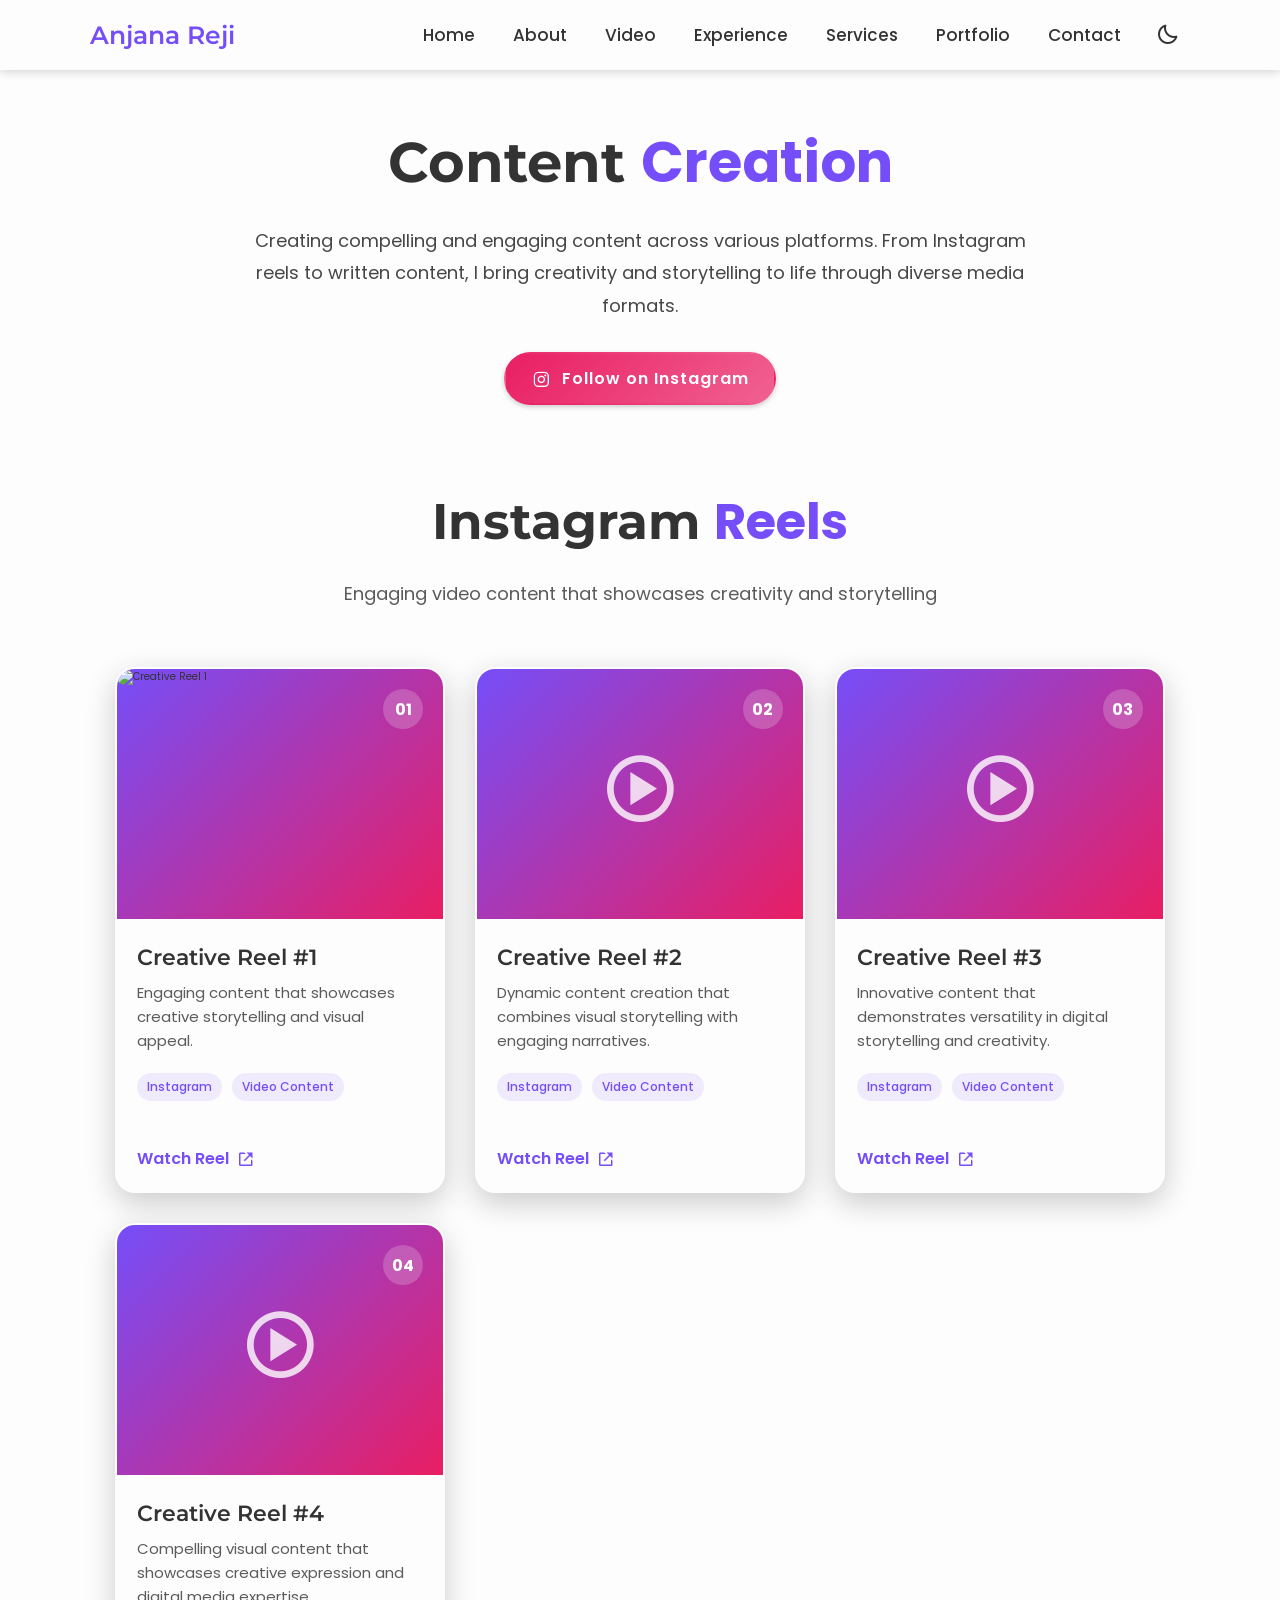
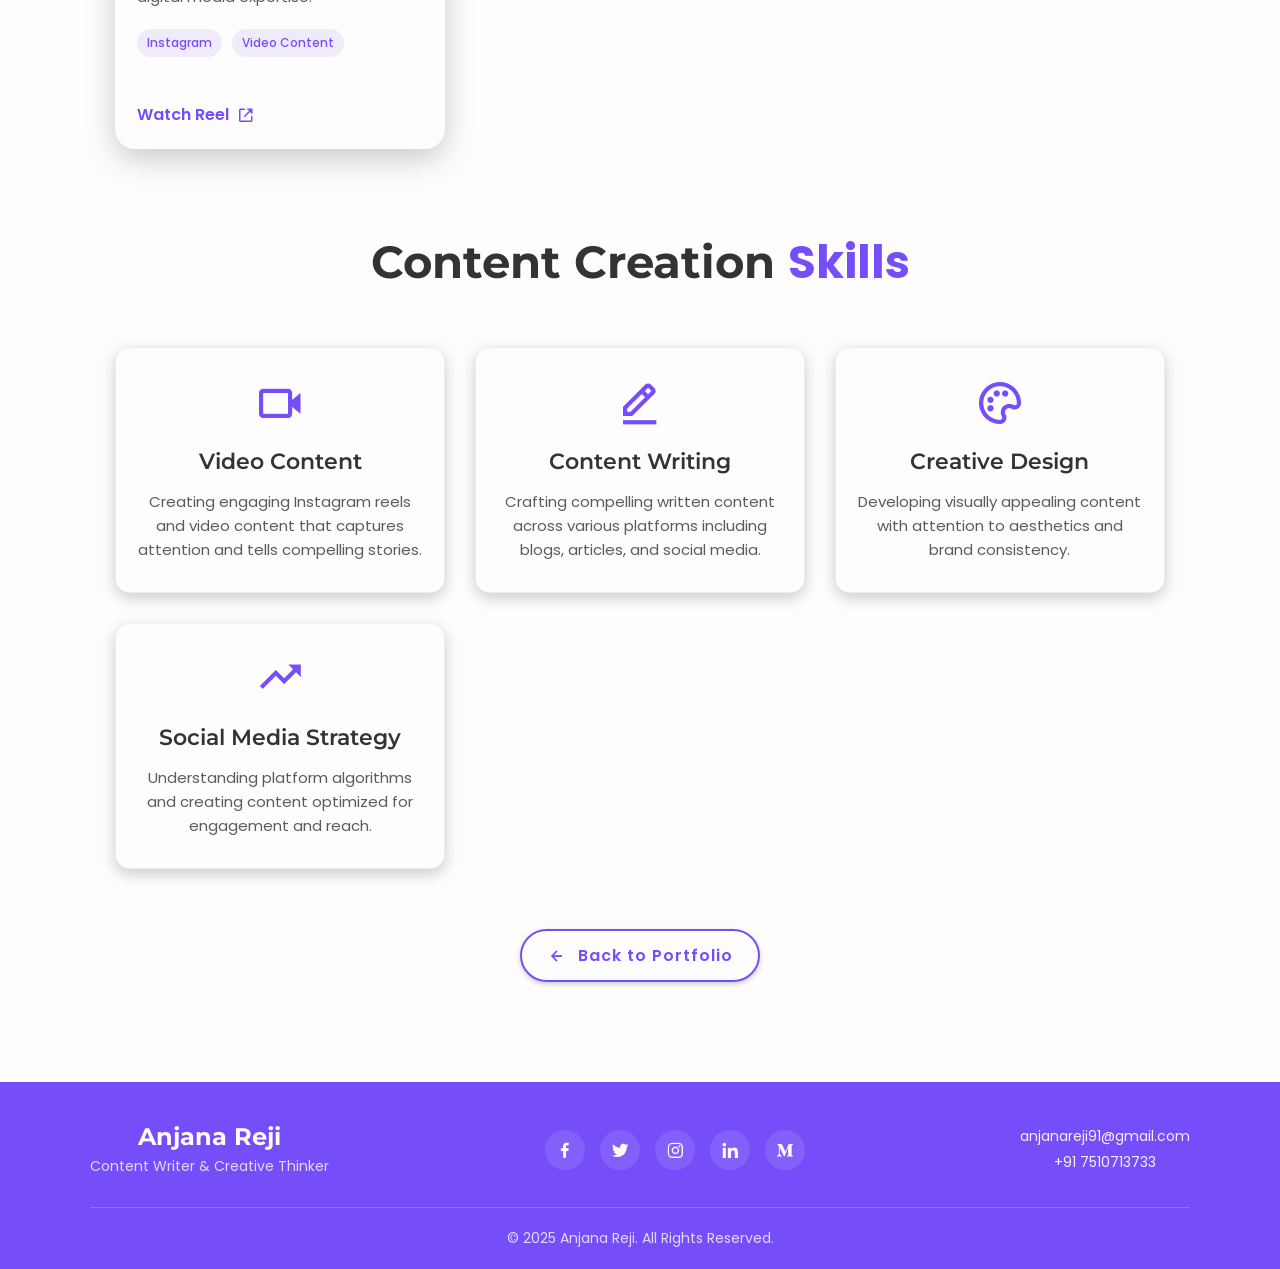
==== content-creation.html @ f19d6afe "update" ====
<!DOCTYPE html>
<html lang="en">

<head>
    <meta charset="UTF-8">
    <meta http-equiv="X-UA-Compatible" content="IE=edge">
    <meta name="viewport" content="width=device-width, initial-scale=1.0">
    <title>Content Creation | Anjana Reji</title>

    <!-- Google Fonts - Montserrat -->
    <link href="https://fonts.googleapis.com/css2?family=Montserrat:wght@400;500;600;700&display=swap" rel="stylesheet">

    <!-- box icons -->
    <link href='https://unpkg.com/boxicons@2.1.4/css/boxicons.min.css' rel='stylesheet'>

    <!-- custom css -->
    <link rel="stylesheet" href="css/style.css">
    <link rel="stylesheet" href="css/content-creation.css">

    <style>
        h1, h2, h3, h4, .logo {
            font-family: 'Montserrat', sans-serif !important;
        }
    </style>
</head>

<body>
    <!-- header design -->
    <header class="header">
        <a href="index.html" class="logo">Anjana Reji</a>

        <nav class="navbar">
            <a href="index.html#home">Home</a>
            <a href="index.html#about">About</a>
            <a href="index.html#video">Video</a>
            <a href="index.html#experience">Experience</a>
            <a href="index.html#services">Services</a>
            <a href="index.html#portfolio">Portfolio</a>
            <a href="index.html#contact">Contact</a>
        </nav>

        <div class="bx bx-moon" id="darkMode-icon"></div>
        <div class="bx bx-menu" id="menu-icon"></div>
    </header>

    <!-- Content Creation Section -->
    <section class="content-creation" id="content-creation">
        <div class="creation-header">
            <h1 class="heading">Content <span>Creation</span></h1>
            <p class="creation-description">
                Creating compelling and engaging content across various platforms. From Instagram reels to 
                written content, I bring creativity and storytelling to life through diverse media formats.
            </p>
            <a href="https://www.instagram.com/anjana_reji/" target="_blank" class="btn follow-btn">
                <i class='bx bxl-instagram'></i>
                Follow on Instagram
            </a>
        </div>

        <div class="reels-container">
            <h2 class="reels-heading">Instagram <span>Reels</span></h2>
            <p class="reels-description">Engaging video content that showcases creativity and storytelling</p>

            <div class="reels-grid">
                <!-- Reel 1 -->
                <article class="reel-card">
                    <div class="reel-preview">
                        <img src="https://images.unsplash.com/photo-1611224923853-80b023f02d71?w=400&h=600&fit=crop&crop=center" alt="Creative Reel 1" class="reel-thumbnail">
                        <span class="reel-number">01</span>
                        <div class="reel-overlay">
                            <div class="play-button">
                                <i class='bx bx-play'></i>
                            </div>
                        </div>
                    </div>
                    <div class="reel-content">
                        <h3 class="reel-title">Creative Reel #1</h3>
                        <p class="reel-description">
                            Engaging content that showcases creative storytelling and visual appeal.
                        </p>
                        <div class="reel-meta">
                            <span class="reel-platform">Instagram</span>
                            <span class="reel-type">Video Content</span>
                        </div>
                    </div>
                    <div class="reel-footer">
                        <a href="https://www.instagram.com/reel/DNz3OSY3stf/?igsh=MTRkc2NlMDRlMmMxZw==" target="_blank" class="watch-reel-btn">
                            Watch Reel <i class='bx bx-link-external'></i>
                        </a>
                    </div>
                </article>

                <!-- Reel 2 -->
                <article class="reel-card">
                    <div class="reel-preview">
                        <div class="reel-placeholder">
                            <i class='bx bx-play-circle'></i>
                            <span class="reel-number">02</span>
                        </div>
                        <div class="reel-overlay">
                            <div class="play-button">
                                <i class='bx bx-play'></i>
                            </div>
                        </div>
                    </div>
                    <div class="reel-content">
                        <h3 class="reel-title">Creative Reel #2</h3>
                        <p class="reel-description">
                            Dynamic content creation that combines visual storytelling with engaging narratives.
                        </p>
                        <div class="reel-meta">
                            <span class="reel-platform">Instagram</span>
                            <span class="reel-type">Video Content</span>
                        </div>
                    </div>
                    <div class="reel-footer">
                        <a href="https://www.instagram.com/reel/DO-QbXLkebg/?igsh=anN2bWoxd3FsNHFv" target="_blank" class="watch-reel-btn">
                            Watch Reel <i class='bx bx-link-external'></i>
                        </a>
                    </div>
                </article>

                <!-- Reel 3 -->
                <article class="reel-card">
                    <div class="reel-preview">
                        <div class="reel-placeholder">
                            <i class='bx bx-play-circle'></i>
                            <span class="reel-number">03</span>
                        </div>
                        <div class="reel-overlay">
                            <div class="play-button">
                                <i class='bx bx-play'></i>
                            </div>
                        </div>
                    </div>
                    <div class="reel-content">
                        <h3 class="reel-title">Creative Reel #3</h3>
                        <p class="reel-description">
                            Innovative content that demonstrates versatility in digital storytelling and creativity.
                        </p>
                        <div class="reel-meta">
                            <span class="reel-platform">Instagram</span>
                            <span class="reel-type">Video Content</span>
                        </div>
                    </div>
                    <div class="reel-footer">
                        <a href="https://www.instagram.com/reel/DNpztvQJ8OJ/?igsh=MTh5cDN1dGd2eXhjcw==" target="_blank" class="watch-reel-btn">
                            Watch Reel <i class='bx bx-link-external'></i>
                        </a>
                    </div>
                </article>

                <!-- Reel 4 -->
                <article class="reel-card">
                    <div class="reel-preview">
                        <div class="reel-placeholder">
                            <i class='bx bx-play-circle'></i>
                            <span class="reel-number">04</span>
                        </div>
                        <div class="reel-overlay">
                            <div class="play-button">
                                <i class='bx bx-play'></i>
                            </div>
                        </div>
                    </div>
                    <div class="reel-content">
                        <h3 class="reel-title">Creative Reel #4</h3>
                        <p class="reel-description">
                            Compelling visual content that showcases creative expression and digital media expertise.
                        </p>
                        <div class="reel-meta">
                            <span class="reel-platform">Instagram</span>
                            <span class="reel-type">Video Content</span>
                        </div>
                    </div>
                    <div class="reel-footer">
                        <a href="https://www.instagram.com/reel/DOP_fOJCI6m/?igsh=MTh0NmQzZGJiZnlzag==" target="_blank" class="watch-reel-btn">
                            Watch Reel <i class='bx bx-link-external'></i>
                        </a>
                    </div>
                </article>
            </div>
        </div>

        <!-- Content Creation Skills -->
        <div class="skills-section">
            <h2 class="skills-heading">Content Creation <span>Skills</span></h2>
            <div class="skills-grid">
                <div class="skill-card">
                    <i class='bx bx-video'></i>
                    <h3>Video Content</h3>
                    <p>Creating engaging Instagram reels and video content that captures attention and tells compelling stories.</p>
                </div>
                <div class="skill-card">
                    <i class='bx bx-edit-alt'></i>
                    <h3>Content Writing</h3>
                    <p>Crafting compelling written content across various platforms including blogs, articles, and social media.</p>
                </div>
                <div class="skill-card">
                    <i class='bx bx-palette'></i>
                    <h3>Creative Design</h3>
                    <p>Developing visually appealing content with attention to aesthetics and brand consistency.</p>
                </div>
                <div class="skill-card">
                    <i class='bx bx-trending-up'></i>
                    <h3>Social Media Strategy</h3>
                    <p>Understanding platform algorithms and creating content optimized for engagement and reach.</p>
                </div>
            </div>
        </div>

        <!-- Back to Portfolio Button -->
        <div class="back-to-portfolio">
            <a href="index.html#portfolio" class="btn back-btn">
                <i class='bx bx-left-arrow-alt'></i>
                Back to Portfolio
            </a>
        </div>
    </section>

    <!-- footer design -->
    <footer class="footer">
        <div class="footer-content">
            <div class="footer-info">
                <h3>Anjana Reji</h3>
                <p>Content Writer & Creative Thinker</p>
            </div>
            
            <div class="footer-social">
                <a href="#" title="Facebook"><i class='bx bxl-facebook'></i></a>
                <a href="#" title="Twitter"><i class='bx bxl-twitter'></i></a>
                <a href="https://www.instagram.com/anjana_reji/" title="Instagram"><i class='bx bxl-instagram'></i></a>
                <a href="#" title="LinkedIn"><i class='bx bxl-linkedin'></i></a>
                <a href="https://medium.com/@anjanareji" title="Medium"><i class='bx bxl-medium'></i></a>
            </div>

            <div class="footer-contact">
                <a href="mailto:anjanareji91@gmail.com">anjanareji91@gmail.com</a>
                <a href="tel:+917510713733">+91 7510713733</a>
            </div>
        </div>

        <div class="footer-bottom">
            <p>&copy; 2025 Anjana Reji. All Rights Reserved.</p>
        </div>

        <a href="#content-creation" class="footer-iconTop" title="Back to Top">
            <i class='bx bx-up-arrow-alt'></i>
        </a>
    </footer>

    <!-- custom js -->
    <script src="js/script.js"></script>
    
    <!-- Additional script for Content Creation page -->
    <script>
        // Ensure dark mode functionality works on this page
        document.addEventListener('DOMContentLoaded', function() {
            const darkModeIcon = document.querySelector('#darkMode-icon');
            
            // Check if dark mode was previously enabled
            if (localStorage.getItem('darkMode') === 'enabled') {
                document.body.classList.add('dark-mode');
                darkModeIcon.classList.add('bx-sun');
            }
            
            // Dark mode toggle functionality
            if (darkModeIcon) {
                darkModeIcon.addEventListener('click', function() {
                    darkModeIcon.classList.toggle('bx-sun');
                    document.body.classList.toggle('dark-mode');
                    
                    // Save dark mode preference
                    if (document.body.classList.contains('dark-mode')) {
                        localStorage.setItem('darkMode', 'enabled');
                    } else {
                        localStorage.setItem('darkMode', 'disabled');
                    }
                });
            }
            
            // Menu toggle functionality for mobile
            const menuIcon = document.querySelector('#menu-icon');
            const navbar = document.querySelector('.navbar');
            
            if (menuIcon && navbar) {
                menuIcon.addEventListener('click', function() {
                    menuIcon.classList.toggle('bx-x');
                    navbar.classList.toggle('active');
                });
            }
        });
    </script>
</body>

</html>
---- css/style.css ----
@import url('https://fonts.googleapis.com/css2?family=Poppins:wght@300;400;500;600;700;800;900&display=swap');
@import url('https://fonts.googleapis.com/css2?family=Montserrat:wght@400;500;600;700&display=swap');

* {
    margin: 0;
    padding: 0;
    box-sizing: border-box;
    text-decoration: none;
    border: none;
    outline: none;
    scroll-behavior: smooth;
    font-family: 'Poppins', sans-serif;
}

h1, h2, h3, h4, .logo {
    font-family: 'Montserrat', sans-serif;
}

:root {
    --bg-color: #fdfdfd;
    --text-color: #333;
    --main-color: #754ef9;
    --white-color: #fdfdfd;
    --shadow-color: rgba(0, 0, 0, .2);
}

*::selection {
    background: var(--main-color);
    color: var(--bg-color);
}

.dark-mode {
    --bg-color: #0b061f;
    --text-color: #fdfdfd;
    --shadow-color: rgba(0, 0, 0, .7);
}

html {
    font-size: 62.5%;
    overflow-x: hidden;
}

body {
    background: var(--bg-color);
    color: var(--text-color);
}

.header {
    position: fixed;
    top: 0;
    left: 0;
    width: 100%;
    padding: 2rem 7%;
    background: transparent;
    display: flex;
    align-items: center;
    z-index: 100;
    transition: .5s;
}

.header.sticky {
    background: var(--bg-color);
    box-shadow: 0 .1rem 1rem var(--shadow-color);
}

.logo {
    font-size: 2.5rem;
    color: var(--main-color);
    font-weight: 600;
    margin-right: auto;
}

.navbar a {
    position: relative;
    font-size: 1.7rem;
    color: var(--white-color);
    font-weight: 500;
    margin-right: 3.5rem;
}

.header.sticky .navbar a {
    color: var(--text-color);
}

.header.sticky .navbar a.active {
    color: var(--main-color);
}

.navbar a.active::before {
    content: '';
    position: absolute;
    left: 0;
    bottom: -6px;
    width: 100%;
    height: .2rem;
    background: var(--white-color);
}

.header.sticky .navbar a::before {
    background: var(--main-color);
    opacity: .7;
}

#darkMode-icon {
    font-size: 2.4rem;
    color: var(--white-color);
    cursor: pointer;
}

.header.sticky #darkMode-icon {
    color: var(--text-color);
    opacity: .9;
}

#menu-icon {
    font-size: 3.6rem;
    color: var(--text-color);
    display: none;
}

section {
    min-height: 100vh;
    padding: 10rem 7% 2rem;
}

.home {
    display: flex;
    align-items: center;
}

.home .home-content {
    max-width: 44rem;
}

.home-content h3 {
    font-size: 3.2rem;
    font-weight: 700;
    line-height: .3;
}

.home-content h1 {
    font-size: 5.6rem;
    font-weight: 700;
    margin-bottom: .3rem;
}

.home-content p {
    font-size: 1.6rem;
}

.home-content .social-media a {
    display: inline-flex;
    justify-content: center;
    align-items: center;
    width: 4rem;
    height: 4rem;
    background: transparent;
    border: .2rem solid var(--main-color);
    border-radius: 50%;
    box-shadow: 0 .2rem .5rem var(--shadow-color);
    font-size: 2rem;
    color: var(--main-color);
    margin: 2.5rem 1.5rem 3rem 0;
    transition: .5s ease;
}

.home-content .social-media a:hover {
    background: var(--main-color);
    color: var(--white-color);
}

.btn {
    display: inline-block;
    padding: 1.2rem 2.8rem;
    background: var(--main-color);
    border-radius: .6rem;
    box-shadow: 0 .2rem .5rem var(--shadow-color);
    font-size: 1.6rem;
    color: var(--white-color);
    letter-spacing: .1rem;
    font-weight: 600;
    border: .2rem solid transparent;
    transition: .5s ease;
}

.btn:hover {
    background: transparent;
    color: var(--main-color);
    border-color: var(--main-color);
}

.home .profession-container {
    position: absolute;
    top: 50%;
    right: 0;
    transform: translateY(-50%);
    width: 100vw;
    height: 100vh;
    overflow: hidden;
    pointer-events: none;
}

.home .profession-container .profession-box {
    position: absolute;
    top: 0;
    right: 0;
    width: 768px;
    height: 100vh;
    display: flex;
    justify-content: center;
    align-items: center;
    animation: professionRotate 13s ease-out infinite;
}

@keyframes professionRotate {

    0%,
    20% {
        transform: rotate(0deg);
    }

    25%,
    45% {
        transform: rotate(-90deg);
    }

    50%,
    70% {
        transform: rotate(-180deg);
    }

    75%,
    95% {
        transform: rotate(-270deg);
    }

    100% {
        transform: rotate(-360deg);
    }
}

.home .profession-box .profession {
    position: absolute;
    left: 0;
    display: flex;
    align-items: center;
    flex-direction: column;
    color: var(--main-color);
    transform: rotate(calc(360deg / 4 * var(--i)));
    transform-origin: 384px;
    background: var(--bg-color);
    padding: 13px 0;
}

.home .profession-box .profession:nth-child(1) i {
    margin-right: 15px;
}

.home .profession-box .profession:nth-child(2),
.home .profession-box .profession:nth-child(4) {
    padding-bottom: 20px;
}

.home .profession i {
    font-size: 3.8rem;
}

.home .profession h3 {
    font-size: 3.2rem;
    line-height: 1;
    font-weight: 600;
}

.home .profession-box .circle {
    width: 560px;
    height: 560px;
    border: 3px solid var(--main-color);
    border-radius: 50%;
    z-index: -1;
}

.home .profession-container .overlay {
    position: absolute;
    top: 0;
    right: 0;
    width: 0;
    height: 0;
    border-top: 50vh solid var(--main-color);
    border-right: 384px solid var(--main-color);
    border-bottom: 50vh solid var(--main-color);
    border-left: 384px solid transparent;
}

.home-img img {
    position: absolute;
    bottom: 0;
    right: 40px;
    pointer-events: none;
    max-width: 480px;
    max-height: 100vh;
}

span {
    color: var(--main-color);
}

.about {
    display: flex;
    justify-content: center;
    align-items: center;
    gap: 4rem;
}

.about-img img {
    width: 40vw;
}

.heading {
    font-size: 4.5rem;
    text-align: center;
}

.about-content h2 {
    text-align: left;
    line-height: 1.2;
}
.about-content h3 {
    font-size: 2rem;
}

.about-content p {
    font-size: 1.6rem;
    margin: 2rem 0 3rem;
}

.video-section {
    min-height: auto;
    padding-bottom: 10rem;
}

.video-section h2 {
    margin-bottom: 2rem;
}

.video-description {
    font-size: 1.8rem;
    text-align: center;
    margin-bottom: 5rem;
    color: var(--text-color);
    opacity: 0.8;
    max-width: 70rem;
    margin-left: auto;
    margin-right: auto;
}

.video-container {
    display: flex;
    justify-content: center;
    align-items: center;
    max-width: 90rem;
    margin: 0 auto;
}

.video-wrapper {
    position: relative;
    width: 100%;
    max-width: 80rem;
    border-radius: 2rem;
    overflow: hidden;
    box-shadow: 0 1rem 3rem var(--shadow-color);
    border: .5rem solid var(--main-color);
    transition: .5s ease;
}

.video-wrapper:hover {
    transform: translateY(-5px);
    box-shadow: 0 2rem 4rem var(--shadow-color);
}

.video-wrapper video {
    width: 100%;
    height: auto;
    display: block;
    background: #000;
}

.video-wrapper video::-webkit-media-controls-panel {
    background: linear-gradient(transparent, rgba(0, 0, 0, 0.7));
}

.experience {
    min-height: auto;
    padding-bottom: 10rem;
}

.experience h2 {
    margin-bottom: 5rem;
}

.experience-container {
    display: flex;
    justify-content: center;
    align-items: center;
    flex-wrap: wrap;
    gap: 2rem;
}

.experience-box {
    flex: 1 1 70rem;
    background: var(--bg-color);
    padding: 3rem 2rem 4rem;
    border-radius: 2rem;
    box-shadow: 0 .1rem .5rem var(--shadow-color);
    border-left: .6rem solid var(--main-color);
    transition: .5s ease;
}

.experience-box:hover {
    box-shadow: 0 .1rem 2rem var(--shadow-color);
    transform: scale(1.02);
}

.experience-content {
    display: flex;
    flex-direction: column;
    gap: 2rem;
}

.experience-header h3 {
    font-size: 2.6rem;
    color: var(--main-color);
    margin-bottom: 0.5rem;
}

.experience-header h4 {
    font-size: 2rem;
    color: var(--text-color);
    margin-bottom: 0.5rem;
}

.experience-date {
    font-size: 1.4rem;
    color: var(--main-color);
    font-weight: 600;
    background: rgba(117, 78, 249, 0.1);
    padding: 0.5rem 1rem;
    border-radius: 0.5rem;
    display: inline-block;
}

.experience-description p {
    font-size: 1.6rem;
    margin-bottom: 1.5rem;
    line-height: 1.6;
}

.experience-description ul {
    list-style: none;
    padding: 0;
}

.experience-description li {
    font-size: 1.5rem;
    margin-bottom: 0.8rem;
    padding-left: 2rem;
    position: relative;
}

.experience-description li::before {
    content: '▸';
    color: var(--main-color);
    font-weight: bold;
    position: absolute;
    left: 0;
}

.services {
    min-height: auto;
    padding-bottom: 10rem;
}

.services h2 {
    margin-bottom: 5rem;
}

.services .services-container {
    display: flex;
    justify-content: center;
    align-items: center;
    flex-wrap: wrap;
    gap: 2rem;
}

.services-container .services-box {
    flex: 1 1 30rem;
    background: var(--bg-color);
    padding: 3rem 2rem 4rem;
    border-radius: 2rem;
    box-shadow: 0 .1rem .5rem var(--shadow-color);
    text-align: center;
    border-top: .6rem solid var(--main-color);
    border-bottom: .6rem solid var(--main-color);
    transition: .5s ease;
}

.services-container .services-box:hover {
    box-shadow: 0 .1rem 2rem var(--shadow-color);
    transform: scale(1.02);
}

.services-box i {
    font-size: 7rem;
    color: var(--main-color);
}

.services-box h3 {
    font-size: 2.6rem;
    transition: .5s ease;
}

.services-box:hover h3 {
    color: var(--main-color);
}

.services-box p {
    font-size: 1.6rem;
    margin: 1rem 0 3rem;
}

.service-details {
    font-size: 1.6rem;
    margin: 1rem 0 3rem;
    transition: all 0.3s ease;
}

.service-details ul {
    list-style: none;
    padding: 0;
    margin: 1.5rem 0;
}

.service-details li {
    margin: 1rem 0;
    padding: 0.8rem 0;
    border-bottom: 1px solid rgba(117, 78, 249, 0.1);
}

.service-details li:last-child {
    border-bottom: none;
}

.service-details strong {
    color: var(--main-color);
}

.read-more-btn.expanded {
    background: var(--main-color);
    color: var(--white-color);
}

.portfolio {
    min-height: auto;
    padding-bottom: 10rem;
}

.portfolio h2 {
    margin-bottom: 4rem;
}

.portfolio .portfolio-container {
    display: grid;
    grid-template-columns: repeat(3, 1fr);
    align-items: center;
    gap: 2.5rem;
}

.portfolio-container .portfolio-box {
    position: relative;
    display: flex;
    border-radius: 2rem;
    box-shadow: 0 0 1rem rgba(0, 0, 0, .1);
    overflow: hidden;
}

.portfolio-box img {
    width: 100%;
    transition: .5s ease;
}

.portfolio-box:hover img {
    transform: scale(1.1);
}

.portfolio-box .portfolio-layer {
    position: absolute;
    bottom: 0;
    left: 0;
    width: 100%;
    height: 100%;
    background: linear-gradient(rgba(0, 0, 0, .1), var(--main-color));
    color: var(--white-color);
    display: flex;
    justify-content: center;
    align-items: center;
    flex-direction: column;
    text-align: center;
    padding: 0 4rem;
    opacity: 0;
    transition: .5s ease;
}

.portfolio-box:hover .portfolio-layer {
    opacity: 1;
}

.portfolio-layer h4 {
    font-size: 3rem;
}

.portfolio-layer p {
    font-size: 1.6rem;
    margin: .3rem 0 1rem;
}

.portfolio-layer a {
    display: inline-flex;
    justify-content: center;
    align-items: center;
    width: 5rem;
    height: 5rem;
    background: var(--white-color);
    border-radius: 50%;
}

.portfolio-layer a i {
    font-size: 2rem;
    color: #333;
}

.testimonial-container {
    display: flex;
    align-items: center;
    flex-direction: column;
    width: 100%;
    padding: 5rem 1rem;
}

.testimonial-container .testimonial-wrapper {
    position: relative;
    max-width: 90rem;
    width: 100%;
    padding: 5rem;
}

.testimonial-wrapper .testimonial-box {
    padding: 1rem;
    border-radius: 2rem;
    overflow: hidden;
}

.testimonial-content .testimonial-slide {
    display: flex;
    align-items: center;
    flex-direction: column;
    background: var(--bg-color);
    border-radius: 2rem;
    box-shadow: 0 .1rem .5rem var(--shadow-color);
    padding: 3rem 5rem;
    border-top: .8rem solid var(--main-color);
    border-bottom: .8rem solid var(--main-color);
}

.testimonial-slide img {
    width: 14rem;
    height: 14rem;
    object-fit: cover;
    border-radius: 50%;
    border: .5rem solid var(--bg-color);
    outline: .5rem solid var(--main-color);
}

.testimonial-slide h3 {
    font-size: 2.5rem;
    margin: 2rem 0;
}

.testimonial-slide p {
    font-size: 1.4rem;
    text-align: center;
}

.testimonial-box .swiper-button-next,
.testimonial-box .swiper-button-prev {
    color: var(--main-color);
}

.testimonial-box .swiper-button-next {
    right: 0;
}

.testimonial-box .swiper-button-prev {
    left: 0;
}

.testimonial-box .swiper-pagination-bullet {
    background: rgba(0, 0, 0, .8);
}
.testimonial-box .swiper-pagination-bullet-active {
    background: var(--main-color);
}

.contact {
    min-height: auto;
    padding-bottom: 7rem;
}

.contact h2 {
    margin-bottom: 2rem;
}

.contact-description {
    font-size: 1.8rem;
    text-align: center;
    margin-bottom: 5rem;
    color: var(--text-color);
    opacity: 0.8;
    max-width: 60rem;
    margin-left: auto;
    margin-right: auto;
}

.contact-container {
    display: grid;
    grid-template-columns: 1fr 1.5fr;
    gap: 5rem;
    max-width: 120rem;
    margin: 0 auto;
    align-items: start;
}

.contact-info {
    display: flex;
    flex-direction: column;
    gap: 3rem;
}

.contact-item {
    display: flex;
    align-items: center;
    gap: 2rem;
    padding: 2rem;
    background: var(--bg-color);
    border-radius: 1.5rem;
    box-shadow: 0 .5rem 1rem var(--shadow-color);
    border-left: .4rem solid var(--main-color);
    transition: .3s ease;
}

.contact-item:hover {
    transform: translateY(-5px);
    box-shadow: 0 1rem 2rem var(--shadow-color);
}

.contact-item i {
    font-size: 3rem;
    color: var(--main-color);
    min-width: 4rem;
}

.contact-item h4 {
    font-size: 1.8rem;
    margin-bottom: 0.5rem;
    color: var(--main-color);
}

.contact-item span {
    font-size: 1.4rem;
    color: var(--text-color);
    opacity: 0.8;
}

.contact-form-wrapper {
    background: var(--bg-color);
    padding: 4rem;
    border-radius: 2rem;
    box-shadow: 0 1rem 3rem var(--shadow-color);
    border-top: .5rem solid var(--main-color);
}

.contact-form {
    display: flex;
    flex-direction: column;
    gap: 2rem;
}

.form-group {
    display: grid;
    grid-template-columns: 1fr 1fr;
    gap: 2rem;
}

.input-wrapper {
    position: relative;
    display: flex;
    align-items: center;
}

.input-wrapper.full-width {
    grid-column: 1 / -1;
}

.input-wrapper input,
.input-wrapper textarea {
    width: 100%;
    padding: 1.8rem 5rem 1.8rem 2rem;
    font-size: 1.6rem;
    color: var(--text-color);
    background: rgba(117, 78, 249, 0.05);
    border: .2rem solid transparent;
    border-radius: 1rem;
    transition: .3s ease;
    font-family: inherit;
}

.input-wrapper input:focus,
.input-wrapper textarea:focus {
    border-color: var(--main-color);
    background: var(--bg-color);
    box-shadow: 0 0 0 .3rem rgba(117, 78, 249, 0.1);
    outline: none;
}

.input-wrapper i {
    position: absolute;
    right: 2rem;
    font-size: 2rem;
    color: var(--main-color);
    opacity: 0.7;
    pointer-events: none;
}

.input-wrapper textarea {
    resize: vertical;
    min-height: 12rem;
    padding-top: 2rem;
}

.submit-btn {
    display: flex;
    align-items: center;
    justify-content: center;
    gap: 1rem;
    padding: 1.8rem 3rem;
    font-size: 1.8rem;
    font-weight: 600;
    background: linear-gradient(135deg, var(--main-color), #9b59b6);
    border: none;
    border-radius: 1rem;
    color: #ffffff !important;
    cursor: pointer;
    transition: .3s ease;
    margin-top: 1rem;
}

.submit-btn span {
    color: #ffffff !important;
}

.submit-btn i {
    color: #ffffff !important;
    font-size: 2rem;
    transition: .3s ease;
}

.submit-btn:hover {
    background: linear-gradient(135deg, #6a42d4, #8e44ad) !important;
    color: #ffffff !important;
    border-color: transparent !important;
    transform: translateY(-2px);
    box-shadow: 0 1rem 2rem rgba(117, 78, 249, 0.3);
}

.submit-btn:hover span,
.submit-btn:hover i {
    color: #ffffff !important;
}

.submit-btn:hover i {
    transform: translateX(5px);
}

.footer {
    background: var(--main-color);
    color: var(--white-color);
    padding: 4rem 7% 2rem;
    text-align: center;
}

.footer-content {
    display: flex;
    justify-content: space-between;
    align-items: center;
    max-width: 120rem;
    margin: 0 auto 3rem;
    flex-wrap: wrap;
    gap: 3rem;
}

.footer-info h3 {
    font-size: 2.4rem;
    margin-bottom: 0.5rem;
    color: var(--white-color);
}

.footer-info p {
    font-size: 1.4rem;
    opacity: 0.8;
}

.footer-social {
    display: flex;
    gap: 1.5rem;
}

.footer-social a {
    display: inline-flex;
    justify-content: center;
    align-items: center;
    width: 4rem;
    height: 4rem;
    background: rgba(255, 255, 255, 0.1);
    border-radius: 50%;
    color: var(--white-color);
    font-size: 2rem;
    transition: all 0.3s ease;
}

.footer-social a:hover {
    background: var(--white-color);
    color: var(--main-color);
    transform: translateY(-2px);
}

.footer-contact {
    display: flex;
    flex-direction: column;
    gap: 0.5rem;
}

.footer-contact a {
    color: rgba(255, 255, 255, 0.9);
    font-size: 1.4rem;
    transition: color 0.3s ease;
}

.footer-contact a:hover {
    color: var(--white-color);
}

.footer-bottom {
    border-top: 1px solid rgba(255, 255, 255, 0.2);
    padding-top: 2rem;
}

.footer-bottom p {
    font-size: 1.4rem;
    opacity: 0.8;
}

.footer-iconTop {
    position: fixed;
    bottom: 2rem;
    right: 2rem;
    display: inline-flex;
    justify-content: center;
    align-items: center;
    width: 5rem;
    height: 5rem;
    background: var(--main-color);
    border-radius: 50%;
    box-shadow: 0 0.5rem 1.5rem var(--shadow-color);
    transition: all 0.3s ease;
    z-index: 1000;
    opacity: 0;
    visibility: hidden;
}

.footer-iconTop.show {
    opacity: 1;
    visibility: visible;
}

.footer-iconTop:hover {
    background: var(--white-color);
    transform: translateY(-3px);
    box-shadow: 0 1rem 2rem var(--shadow-color);
}

.footer-iconTop i {
    font-size: 2.4rem;
    color: var(--white-color);
    transition: color 0.3s ease;
}

.footer-iconTop:hover i {
    color: var(--main-color);
}

#particles-js {
    position: fixed;
    top: 0;
    left: 0;
    width: 100%;
    height: 100%;
    z-index: -1;
    background-color: var(--bg-color);
}

/* BREAKPOINTS */
@media (max-width: 1200px) {
    html {
        font-size: 55%;
    }

    .home .profession-container .profession-box {
        right: -10%;
    }

    .home .profession-container .overlay {
        right: -6%;
    }

    .home-img img {
        right: 0;
    }
}

@media (max-width: 1100px) {
    .home .profession-container .profession-box {
        right: -15%;
    }

    .home-img img {
        max-width: 420px;
    }
}

@media (max-width: 1024px) {
    .header {
        padding: 2rem 3%;
    }

    section {
        padding: 10rem 3% 2rem;
    }

    .home .profession-container .profession-box {
        right: -20%;
    }

    .home .profession-container .overlay {
        right: -12%;
    }

    .home-img img {
        max-width: 400px;
    }
}

@media (max-width: 991px) {

    .navbar a:nth-child(1) {
        color: var(--main-color);
    }

    .navbar a.active::before {
        background: var(--main-color);
        opacity: .7;
    }

    .home .home-content {
        max-width: 50rem;
    }

    .home .profession-container .profession-box {
        right: -35%;
    }

    .home .profession-container .overlay {
        right: -30%;
    }

    .home-img img {
        display: none;
    }

    .footer {
        padding: 2rem 3%;
    }
}

@media (max-width: 896px) {
    .navbar a:nth-child(2) {
        color: var(--main-color);
    }

    .home .profession-container .profession-box {
        right: -50%;
    }

    .home .profession-container .overlay {
        right: -43%;
    }
}

@media (max-width: 879px) {
    .portfolio .portfolio-container {
        grid-template-columns: repeat(2, 1fr);
    }
}

@media (max-width: 780px) {
    .navbar a:nth-child(2) {
        color: var(--white-color);
    }
}

@media (max-width: 768px) {
    #menu-icon {
        display: block;
    }

    #darkMode-icon {
        position: absolute;
        right: 7rem;
        font-size: 2.6rem;
        color: var(--text-color);
        margin-bottom: .1rem;
    }

    .navbar {
        position: absolute;
        top: 100%;
        left: 0;
        width: 100%;
        padding: 1rem 3%;
        background: var(--bg-color);
        border-top: .1rem solid rgba(0, 0, 0, .2);
        box-shadow: 0 .5rem 1rem rgba(0, 0, 0, .1);
        display: none;
    }

    .navbar.active {
        display: block;
    }

    .navbar a {
        display: block;
        font-size: 2rem;
        margin: 3rem 0;
        color: var(--text-color);
    }

    .navbar a:nth-child(1),
    .navbar a:nth-child(2) {
        color: var(--text-color);
    }

    .navbar a.active {
        color: var(--main-color);
    }

    .navbar a::before {
        display: none;
    }

    .home {
        padding: 0 3% 23rem;
        justify-content: center;
        text-align: center;
    }

    .home-content h3 {
        font-size: 2.6rem;
    }

    .home-content h1 {
        font-size: 5rem;
    }

    .home-content .social-media a {
        margin: 2.5rem .75rem 3rem;
    }

    .home .profession-container {
        left: 0;
        width: 100%;
        height: 100%;
    }

    .home .profession-container .profession-box {
        position: fixed;
        top: 450px;
        left: 0;
        width: 100%;
    }

    .home .profession-box .profession {
        padding: 0 13px;
        left: auto;
        transform-origin: 0;
    }

    .home .profession-box .profession:nth-child(1) {
        transform: rotate(-90deg) translate(-120px, -210px);
    }

    .home .profession-box .profession:nth-child(1) i {
        margin-right: 0;
    }

    .home .profession-box .profession:nth-child(2) {
        transform: rotate(0deg) translate(0, -325px);
    }

    .home .profession-box .profession:nth-child(3) {
        transform: rotate(90deg) translate(-115px, -450px);
    }

    .home .profession-box .profession:nth-child(4) {
        transform: rotate(180deg) translate(-220px, -325px);
    }

    .home .profession-box .circle {
        position: fixed;
        width: 670px;
        height: 670px;
        z-index: -1;
    }

    .home .profession-container .overlay {
        position: fixed;
        top: 70rem;
        left: 50%;
        right: 0;
        transform: rotate(90deg) translate(-50%, 50%) scaleY(3);
        border-width: 23.9rem;
    }

    .about {
        flex-direction: column-reverse;
        text-align: center;
    }

    .about-content h2 {
        text-align: center;
    }

    .about-img img {
        width: 70vw;
        margin-top: -2rem;
    }

    .video-wrapper {
        max-width: 95%;
        border-width: .3rem;
    }

    .video-description {
        font-size: 1.6rem;
        padding: 0 2rem;
        margin-bottom: 3rem;
    }

    .testimonial-container .testimonial-wrapper {
        padding: 5rem 0;
    }

    .testimonial-content .testimonial-slide {
        padding: 3rem 2rem;
    }

    .testimonial-box .swiper-button-next,
    .testimonial-box .swiper-button-prev {
        display: none;
    }

    .footer-content {
        flex-direction: column;
        text-align: center;
        gap: 2rem;
    }

    .footer-social {
        justify-content: center;
    }

    .contact-container {
        grid-template-columns: 1fr;
        gap: 3rem;
    }
}

@media (max-width: 450px) {
    html {
        font-size: 50%;
    }

    #darkMode-icon {
        right: 6rem;
    }

    .home .profession-box .profession:nth-child(1) {
        transform: rotate(-90deg) translate(-110px, -220px);
    }

    .home .profession-box .profession:nth-child(2) {
        transform: rotate(0deg) translate(5px, -325px);
    }

    .home .profession-box .profession:nth-child(3) {
        transform: rotate(90deg) translate(-105px, -440px);
    }

    .home .profession-box .profession:nth-child(4) {
        transform: rotate(180deg) translate(-210px, -325px);
    }

    .home .profession-container .overlay {
        top: 80rem;
    }

    .contact-form-wrapper {
        padding: 2rem;
    }

    .form-group {
        grid-template-columns: 1fr;
        gap: 1.5rem;
    }

    .footer {
        flex-direction: column-reverse;
    }

    .footer p {
        text-align: center;
        margin-top: 2rem;
    }
}

@media (max-width: 365px) {
    .about-img img {
        width: 90vw;
    }
}

@media (max-width: 315px) {
    .home-content h1 {
        font-size: 4.5rem;
    }
}
img {
    border-radius: 20px;
}

.hidden {
    display: none;
}

.modal {
    display: none;
    position: fixed;
    top: 0;
    left: 0;
    width: 100%;
    height: 100%;
    background: rgba(0, 0, 0, 0.5);
    z-index: 1000;
    justify-content: center;
    align-items: center;
}

.modal.show {
    display: flex;
}

.modal-content {
    background: var(--bg-color);
    padding: 3rem;
    border-radius: 1rem;
    text-align: center;
    max-width: 50rem;
    width: 90%;
}

.modal-content h3 {
    font-size: 2.4rem;
    color: var(--main-color);
    margin-bottom: 1.5rem;
}

.modal-content p {
    font-size: 1.6rem;
    margin-bottom: 2rem;
}

.contact form input,
.contact form textarea {
    border: .1rem solid transparent;
    transition: .3s;
}

.contact form input:focus,
.contact form textarea:focus {
    border-color: var(--main-color);
}

.contact form input.error,
.contact form textarea.error {
    border-color: #ff0000;
}

/* Enhanced form styles */
.input-wrapper.focused i {
    opacity: 1;
    color: var(--main-color);
}

.input-wrapper input.error,
.input-wrapper textarea.error {
    border-color: #e74c3c;
    background: rgba(231, 76, 60, 0.05);
}

/* Notification styles */
.notification {
    position: fixed;
    top: 2rem;
    right: 2rem;
    background: var(--bg-color);
    border-radius: 1rem;
    box-shadow: 0 1rem 3rem var(--shadow-color);
    padding: 1.5rem 2rem;
    display: flex;
    align-items: center;
    gap: 1rem;
    z-index: 10000;
    min-width: 30rem;
    max-width: 40rem;
    transform: translateX(100%);
    animation: slideIn 0.3s ease forwards;
}

.notification.success {
    border-left: 0.5rem solid #27ae60;
}

.notification.error {
    border-left: 0.5rem solid #e74c3c;
}

.notification.info {
    border-left: 0.5rem solid var(--main-color);
}

.notification i {
    font-size: 2.4rem;
}

.notification.success i {
    color: #27ae60;
}

.notification.error i {
    color: #e74c3c;
}

.notification.info i {
    color: var(--main-color);
}

.notification span {
    flex: 1;
    font-size: 1.4rem;
    color: var(--text-color);
}

.notification-close {
    background: none;
    border: none;
    font-size: 2rem;
    color: var(--text-color);
    cursor: pointer;
    padding: 0;
    width: 2rem;
    height: 2rem;
    display: flex;
    align-items: center;
    justify-content: center;
    opacity: 0.7;
    transition: opacity 0.3s ease;
}

.notification-close:hover {
    opacity: 1;
}

.notification.fade-out {
    animation: slideOut 0.3s ease forwards;
}

@keyframes slideIn {
    from {
        transform: translateX(100%);
    }
    to {
        transform: translateX(0);
    }
}

@keyframes slideOut {
    from {
        transform: translateX(0);
    }
    to {
        transform: translateX(100%);
    }
}

/* Dark Mode Footer Styles */
.dark-mode .footer {
    background: #0b061f;
}

.dark-mode .footer-content h3,
.dark-mode .footer-content p,
.dark-mode .footer-contact a,
.dark-mode .footer-bottom p {
    color: var(--text-color);
}

.dark-mode .footer-social a {
    color: var(--text-color) !important;
    background: rgba(117, 78, 249, 0.1);
    border: 1px solid rgba(117, 78, 249, 0.3);
}

.dark-mode .footer-social a:hover {
    color: var(--main-color) !important;
    background: rgba(117, 78, 249, 0.2);
    transform: translateY(-2px);
}

.dark-mode .footer-social a i {
    color: var(--text-color) !important;
}

.dark-mode .footer-social a:hover i {
    color: var(--main-color) !important;
}

.dark-mode .footer-iconTop {
    background: var(--main-color) !important;
    color: white !important;
}

.dark-mode .footer-iconTop:hover {
    background: #a78bfa !important;
}

@media (max-width: 768px) {
    .notification {
        top: 1rem;
        right: 1rem;
        left: 1rem;
        min-width: auto;
        max-width: none;
    }
}
---- css/content-creation.css ----
/* Content Creation Page Styles */

/* Ensure header is visible and properly styled */
.header {
    position: fixed !important;
    top: 0 !important;
    left: 0 !important;
    width: 100% !important;
    padding: 2rem 7% !important;
    z-index: 1000 !important;
    background: var(--bg-color) !important;
    box-shadow: 0 .1rem 1rem var(--shadow-color) !important;
    display: flex !important;
    align-items: center !important;
}

/* Ensure navbar links are visible */
.header .navbar a {
    color: var(--text-color) !important;
    font-size: 1.7rem !important;
    font-weight: 500 !important;
    margin-right: 3.5rem !important;
    text-decoration: none !important;
}

.header .navbar a:hover {
    color: var(--main-color) !important;
}

/* Logo styling */
.header .logo {
    font-size: 2.5rem !important;
    color: var(--main-color) !important;
    font-weight: 600 !important;
    margin-right: auto !important;
    text-decoration: none !important;
}

/* Dark mode and menu icons */
.header #darkMode-icon,
.header #menu-icon {
    color: var(--text-color) !important;
    cursor: pointer !important;
}

.header #darkMode-icon {
    font-size: 2.4rem !important;
    margin-right: 1rem !important;
}

.header #menu-icon {
    font-size: 3.6rem !important;
    display: none !important;
}

.content-creation {
    min-height: 100vh;
    padding: 12rem 9% 10rem;
    background: var(--bg-color);
}

/* Creation Header */
.creation-header {
    text-align: center;
    margin-bottom: 8rem;
}

.creation-header .heading {
    font-size: 5.6rem;
    margin-bottom: 2rem;
}

.creation-description {
    font-size: 1.8rem;
    line-height: 1.8;
    max-width: 80rem;
    margin: 0 auto 3rem;
    color: var(--text-color);
    opacity: 0.9;
}

.follow-btn {
    display: inline-flex;
    align-items: center;
    gap: 1rem;
    padding: 1.2rem 2.5rem;
    background: linear-gradient(135deg, #e91e63, #f06292);
    color: white;
    border-radius: 4rem;
    font-weight: 600;
    transition: all 0.3s ease;
    text-decoration: none;
}

.follow-btn:hover {
    background: linear-gradient(135deg, #c2185b, #e91e63);
    transform: translateY(-2px);
    box-shadow: 0 0.5rem 1.5rem rgba(233, 30, 99, 0.3);
}

.follow-btn i {
    font-size: 2rem;
}

/* Reels Section */
.reels-heading {
    font-size: 5rem;
    text-align: center;
    margin-bottom: 2rem;
}

.reels-description {
    font-size: 1.8rem;
    text-align: center;
    color: var(--text-color);
    opacity: 0.8;
    margin-bottom: 6rem;
}

.reels-grid {
    display: grid;
    grid-template-columns: repeat(auto-fit, minmax(30rem, 1fr));
    gap: 3rem;
    margin-bottom: 8rem;
}

/* Reel Cards */
.reel-card {
    background: var(--white-color);
    border-radius: 2rem;
    overflow: hidden;
    box-shadow: 0 1rem 3rem var(--shadow-color);
    transition: all 0.3s ease;
    border: 2px solid transparent;
    display: flex;
    flex-direction: column;
}

.reel-card:hover {
    transform: translateY(-1rem);
    box-shadow: 0 2rem 5rem var(--shadow-color);
    border-color: var(--main-color);
}

.reel-preview {
    position: relative;
    width: 100%;
    height: 25rem;
    overflow: hidden;
    background: linear-gradient(135deg, var(--main-color), #e91e63);
}

.reel-placeholder {
    width: 100%;
    height: 100%;
    display: flex;
    flex-direction: column;
    justify-content: center;
    align-items: center;
    color: white;
    position: relative;
}

.reel-placeholder i {
    font-size: 8rem;
    margin-bottom: 1rem;
    opacity: 0.8;
}

.reel-number {
    position: absolute;
    top: 2rem;
    right: 2rem;
    background: rgba(255, 255, 255, 0.2);
    color: white;
    width: 4rem;
    height: 4rem;
    border-radius: 50%;
    display: flex;
    justify-content: center;
    align-items: center;
    font-size: 1.6rem;
    font-weight: 700;
    backdrop-filter: blur(10px);
}

.reel-overlay {
    position: absolute;
    top: 0;
    left: 0;
    width: 100%;
    height: 100%;
    background: rgba(0, 0, 0, 0.3);
    display: flex;
    justify-content: center;
    align-items: center;
    opacity: 0;
    transition: all 0.3s ease;
}

.reel-card:hover .reel-overlay {
    opacity: 1;
}

.play-button {
    width: 8rem;
    height: 8rem;
    background: rgba(255, 255, 255, 0.9);
    border-radius: 50%;
    display: flex;
    justify-content: center;
    align-items: center;
    transition: all 0.3s ease;
}

.play-button i {
    font-size: 3rem;
    color: var(--main-color);
    margin-left: 0.5rem;
}

.play-button:hover {
    background: white;
    transform: scale(1.1);
}

.reel-content {
    padding: 2.5rem 2rem;
    flex-grow: 1;
}

.reel-title {
    font-size: 2.2rem;
    font-weight: 600;
    color: var(--text-color);
    margin-bottom: 1rem;
}

.reel-description {
    font-size: 1.5rem;
    line-height: 1.6;
    color: var(--text-color);
    opacity: 0.8;
    margin-bottom: 2rem;
}

.reel-meta {
    display: flex;
    gap: 1rem;
    margin-bottom: 2rem;
}

.reel-platform,
.reel-type {
    background: rgba(117, 78, 249, 0.1);
    color: var(--main-color);
    padding: 0.5rem 1rem;
    border-radius: 1.5rem;
    font-size: 1.2rem;
    font-weight: 500;
}

.reel-footer {
    padding: 0 2rem 2rem;
    margin-top: auto;
}

.watch-reel-btn {
    display: inline-flex;
    align-items: center;
    gap: 0.8rem;
    color: var(--main-color);
    font-weight: 600;
    font-size: 1.6rem;
    transition: all 0.3s ease;
    text-decoration: none;
}

.watch-reel-btn:hover {
    color: var(--text-color);
    transform: translateX(0.5rem);
}

.watch-reel-btn i {
    font-size: 1.8rem;
    transition: transform 0.3s ease;
}

.watch-reel-btn:hover i {
    transform: translateX(0.5rem);
}

/* Skills Section */
.skills-section {
    margin-bottom: 6rem;
}

.skills-heading {
    font-size: 4.5rem;
    text-align: center;
    margin-bottom: 5rem;
}

.skills-grid {
    display: grid;
    grid-template-columns: repeat(auto-fit, minmax(25rem, 1fr));
    gap: 3rem;
}

.skill-card {
    background: var(--white-color);
    padding: 3rem 2rem;
    border-radius: 1.5rem;
    text-align: center;
    box-shadow: 0 0.5rem 1.5rem var(--shadow-color);
    transition: all 0.3s ease;
    border: 1px solid rgba(117, 78, 249, 0.1);
}

.skill-card:hover {
    transform: translateY(-0.5rem);
    box-shadow: 0 1rem 3rem var(--shadow-color);
}

.skill-card i {
    font-size: 5rem;
    color: var(--main-color);
    margin-bottom: 2rem;
}

.skill-card h3 {
    font-size: 2.2rem;
    font-weight: 600;
    color: var(--text-color);
    margin-bottom: 1.5rem;
}

.skill-card p {
    font-size: 1.5rem;
    line-height: 1.6;
    color: var(--text-color);
    opacity: 0.8;
}

/* Back to Portfolio */
.back-to-portfolio {
    text-align: center;
    margin-top: 4rem;
}

.back-btn {
    display: inline-flex;
    align-items: center;
    gap: 1rem;
    padding: 1.2rem 2.5rem;
    background: transparent;
    color: var(--main-color);
    border: 2px solid var(--main-color);
    border-radius: 4rem;
    font-weight: 600;
    transition: all 0.3s ease;
    text-decoration: none;
}

.back-btn:hover {
    background: var(--main-color);
    color: white;
    transform: translateY(-2px);
}

.back-btn i {
    font-size: 2rem;
}

/* Dark Mode Styles */
.dark-mode {
    --bg-color: #0b061f;
    --text-color: #fdfdfd;
    --shadow-color: rgba(0, 0, 0, .7);
    --white-color: #1a1a2e;
}

.dark-mode .header {
    background: var(--bg-color) !important;
    box-shadow: 0 .1rem 1rem var(--shadow-color) !important;
}

.dark-mode .header .navbar a {
    color: var(--text-color) !important;
}

.dark-mode .header .navbar a:hover {
    color: var(--main-color) !important;
}

.dark-mode .header #darkMode-icon,
.dark-mode .header #menu-icon {
    color: var(--text-color) !important;
}

.dark-mode .content-creation {
    background: var(--bg-color);
}

.dark-mode .creation-description,
.dark-mode .reels-description {
    color: var(--text-color);
}

.dark-mode .reel-card,
.dark-mode .skill-card {
    background: #1a1a2e;
    box-shadow: 0 1rem 3rem rgba(0, 0, 0, 0.5);
    border-color: rgba(117, 78, 249, 0.2);
}

.dark-mode .reel-card:hover,
.dark-mode .skill-card:hover {
    box-shadow: 0 2rem 5rem rgba(0, 0, 0, 0.7);
}

.dark-mode .reel-title,
.dark-mode .reel-description,
.dark-mode .skill-card h3,
.dark-mode .skill-card p {
    color: var(--text-color);
}

.dark-mode .watch-reel-btn {
    color: var(--main-color);
}

.dark-mode .watch-reel-btn:hover {
    color: #a78bfa;
}

.dark-mode .back-btn {
    color: var(--main-color);
    border-color: var(--main-color);
}

.dark-mode .back-btn:hover {
    background: var(--main-color);
    color: white;
}

.dark-mode .footer {
    background: #0b061f;
}

.dark-mode .footer-content h3,
.dark-mode .footer-content p,
.dark-mode .footer-contact a,
.dark-mode .footer-bottom p {
    color: var(--text-color);
}

.dark-mode .footer-social a {
    color: var(--text-color) !important;
    background: rgba(117, 78, 249, 0.1);
    border: 1px solid rgba(117, 78, 249, 0.3);
}

.dark-mode .footer-social a:hover {
    color: var(--main-color) !important;
    background: rgba(117, 78, 249, 0.2);
    transform: translateY(-2px);
}

.dark-mode .footer-social a i {
    color: var(--text-color) !important;
}

.dark-mode .footer-social a:hover i {
    color: var(--main-color) !important;
}

.dark-mode .footer-iconTop {
    background: var(--main-color) !important;
    color: white !important;
}

.dark-mode .footer-iconTop:hover {
    background: #a78bfa !important;
}

/* Responsive Design */

/* Tablet View */
@media (max-width: 991px) {
    .content-creation {
        padding: 10rem 5% 8rem;
    }
    
    .creation-header .heading {
        font-size: 4.5rem;
    }
    
    .creation-description {
        font-size: 1.6rem;
        max-width: 90%;
    }
    
    .reels-grid {
        grid-template-columns: repeat(auto-fit, minmax(28rem, 1fr));
        gap: 2.5rem;
    }
    
    .skills-grid {
        grid-template-columns: repeat(auto-fit, minmax(22rem, 1fr));
    }
}

/* Mobile View */
@media (max-width: 768px) {
    .header {
        padding: 2rem 3% !important;
    }
    
    .header .navbar {
        position: absolute !important;
        top: 100% !important;
        left: 0 !important;
        width: 100% !important;
        padding: 1rem 3% !important;
        background: var(--bg-color) !important;
        border-top: .1rem solid rgba(0, 0, 0, .2) !important;
        box-shadow: 0 .5rem 1rem var(--shadow-color) !important;
        display: none !important;
    }
    
    .header .navbar.active {
        display: block !important;
    }
    
    .header .navbar a {
        display: block !important;
        font-size: 2rem !important;
        margin: 3rem 0 !important;
    }
    
    .header #menu-icon {
        display: block !important;
    }
    
    .content-creation {
        padding: 8rem 4% 6rem;
    }
    
    .creation-header .heading {
        font-size: 3.5rem;
    }
    
    .creation-description {
        font-size: 1.5rem;
        max-width: 100%;
    }
    
    .reels-grid {
        grid-template-columns: 1fr;
        gap: 2rem;
    }
    
    .reel-preview {
        height: 22rem;
    }
    
    .reel-placeholder i {
        font-size: 6rem;
    }
    
    .play-button {
        width: 6rem;
        height: 6rem;
    }
    
    .play-button i {
        font-size: 2.5rem;
    }
    
    .skills-grid {
        grid-template-columns: 1fr;
        gap: 2rem;
    }
    
    .follow-btn,
    .back-btn {
        padding: 1rem 2rem;
        font-size: 1.4rem;
    }
}

/* Small Mobile View */
@media (max-width: 450px) {
    .content-creation {
        padding: 7rem 3% 5rem;
    }
    
    .creation-header .heading {
        font-size: 3rem;
    }
    
    .creation-description {
        font-size: 1.4rem;
    }
    
    .reels-heading {
        font-size: 4rem;
    }
    
    .skills-heading {
        font-size: 3.5rem;
    }
    
    .reel-preview {
        height: 20rem;
    }
    
    .reel-content {
        padding: 2rem 1.5rem;
    }
    
    .reel-title {
        font-size: 2rem;
    }
    
    .reel-description {
        font-size: 1.4rem;
    }
    
    .skill-card {
        padding: 2.5rem 1.5rem;
    }
    
    .skill-card i {
        font-size: 4rem;
    }
    
    .skill-card h3 {
        font-size: 2rem;
    }
    
    .skill-card p {
        font-size: 1.4rem;
    }
}

/* Animation for cards on scroll */
@keyframes fadeInUp {
    from {
        opacity: 0;
        transform: translateY(3rem);
    }
    to {
        opacity: 1;
        transform: translateY(0);
    }
}

.reel-card,
.skill-card {
    animation: fadeInUp 0.6s ease forwards;
}

.reel-card:nth-child(1) { animation-delay: 0.1s; }
.reel-card:nth-child(2) { animation-delay: 0.2s; }
.reel-card:nth-child(3) { animation-delay: 0.3s; }
.reel-card:nth-child(4) { animation-delay: 0.4s; }

.skill-card:nth-child(1) { animation-delay: 0.5s; }
.skill-card:nth-child(2) { animation-delay: 0.6s; }
.skill-card:nth-child(3) { animation-delay: 0.7s; }
.skill-card:nth-child(4) { animation-delay: 0.8s; }
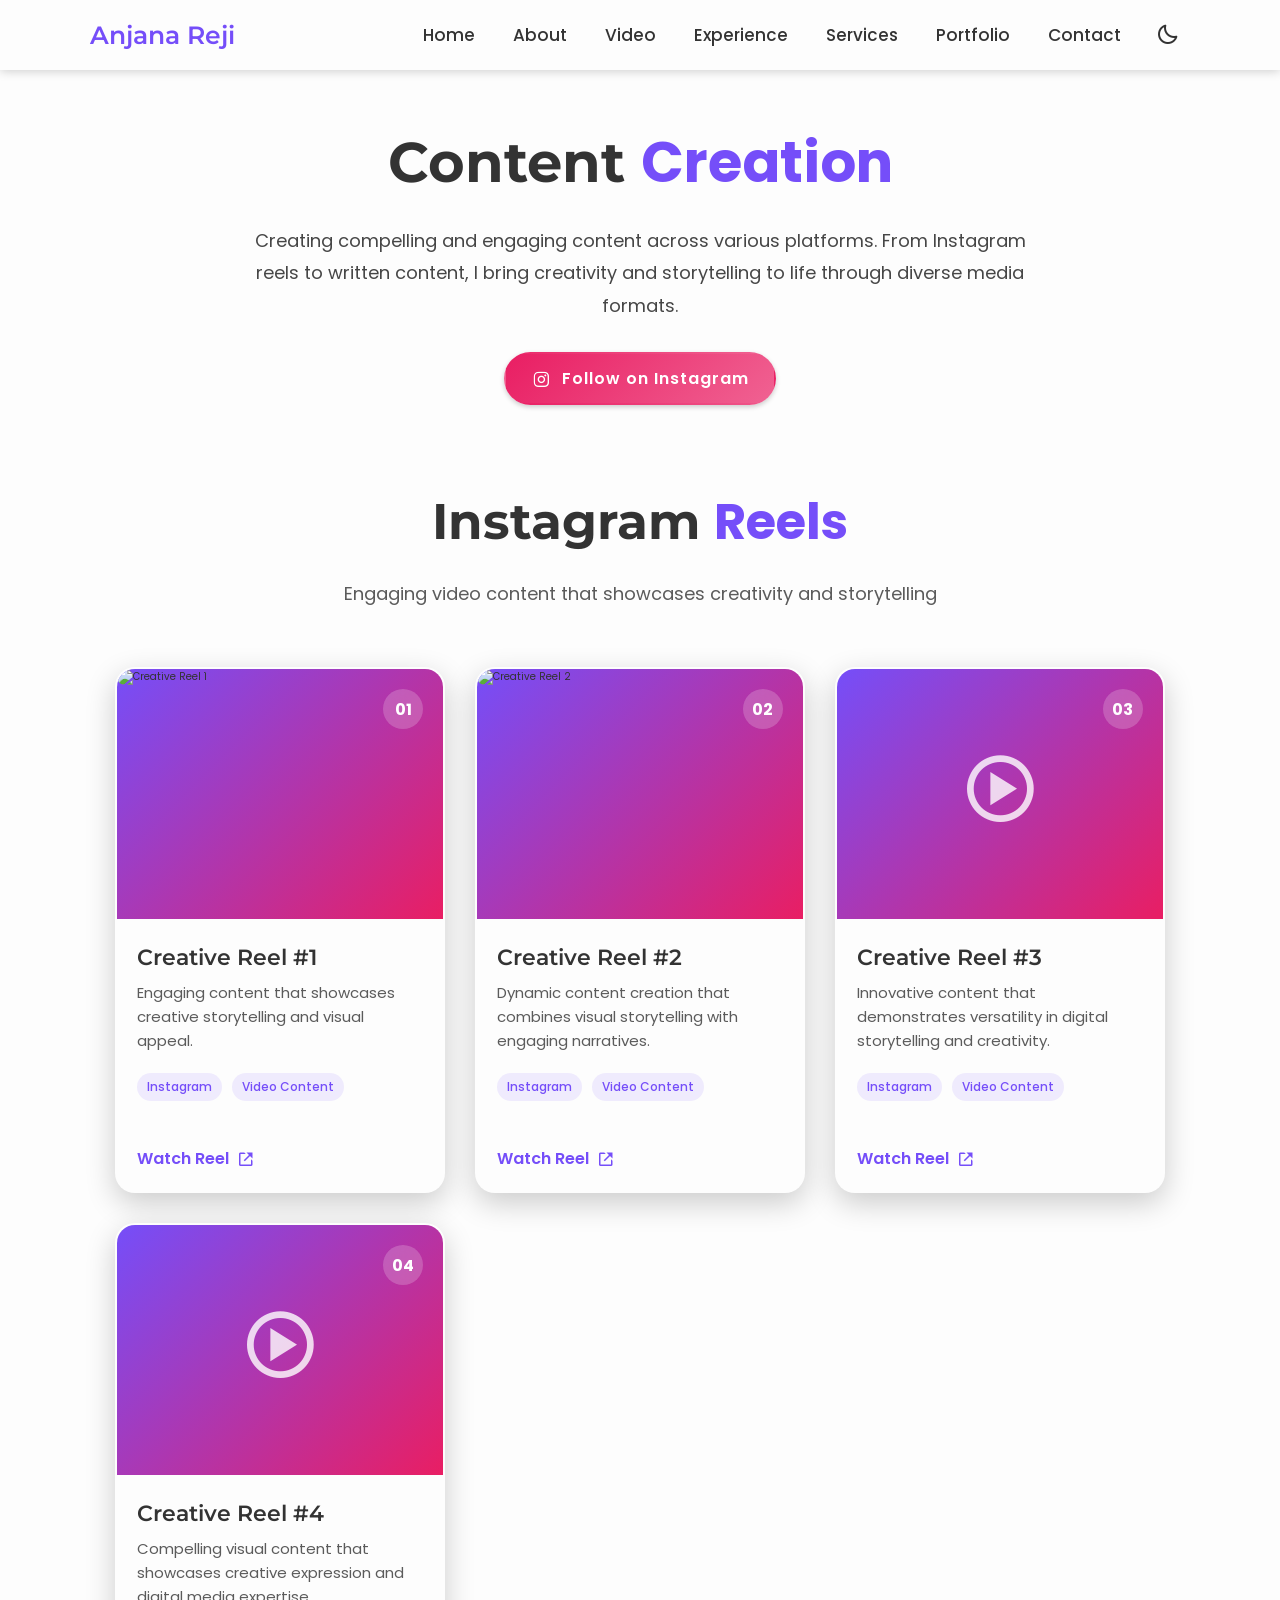
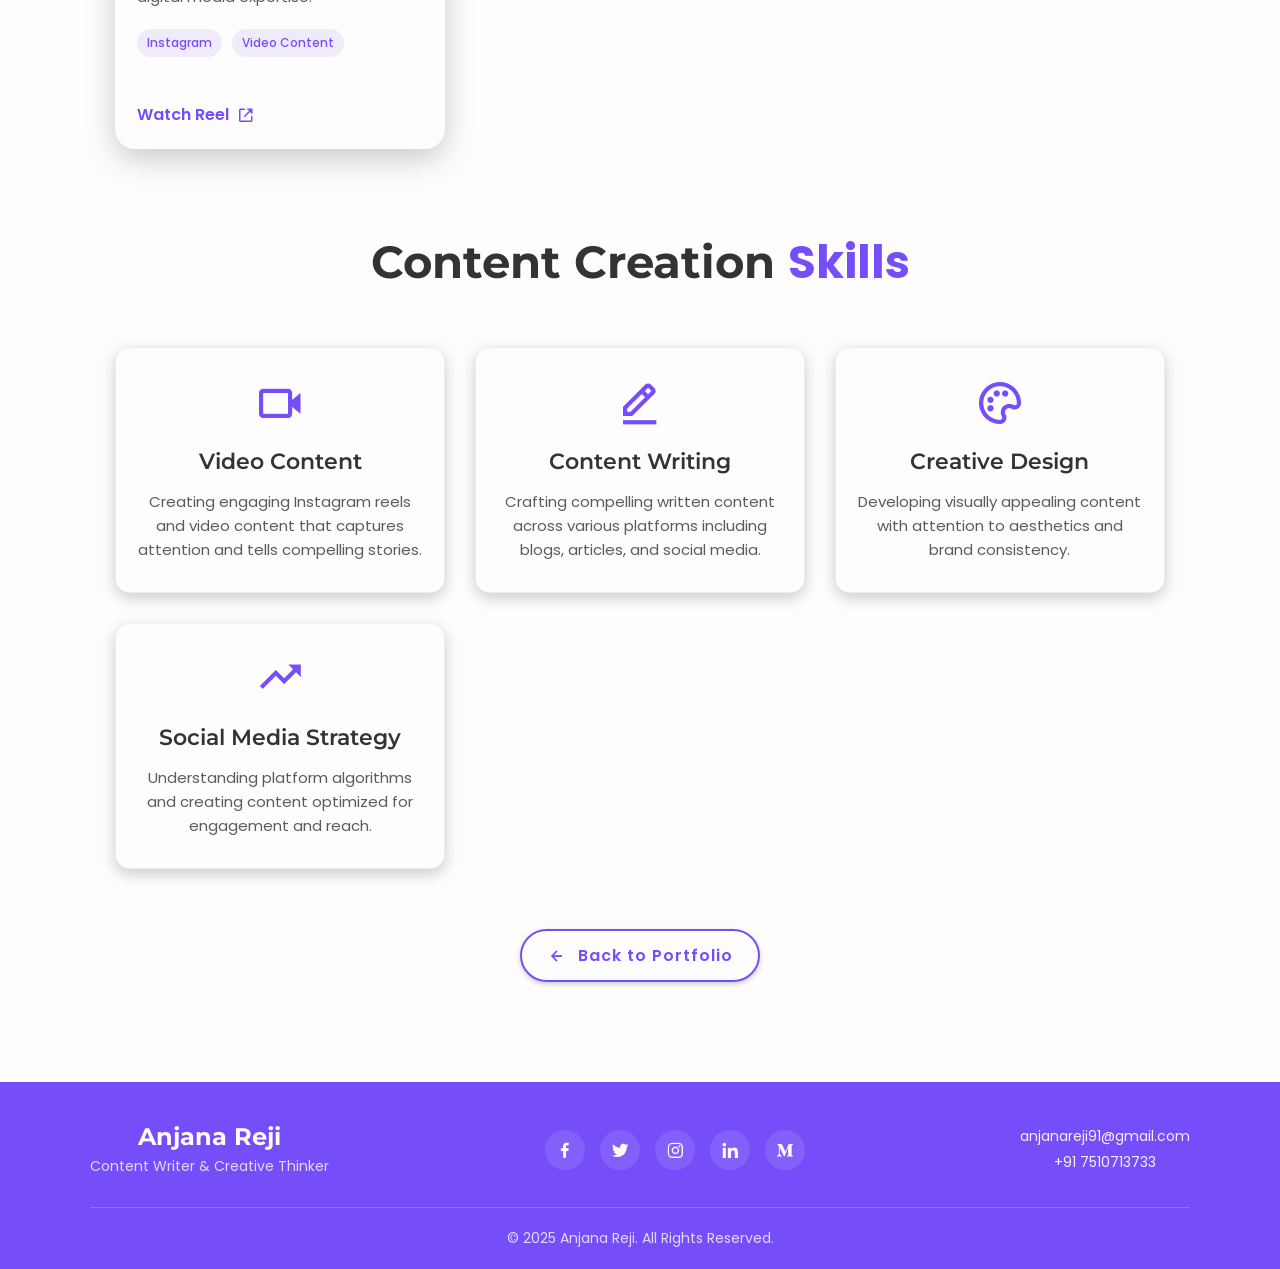
==== commit 11307a07: "update" ====
--- a/content-creation.html
+++ b/content-creation.html
@@ -93,10 +93,8 @@
                 <!-- Reel 2 -->
                 <article class="reel-card">
                     <div class="reel-preview">
-                        <div class="reel-placeholder">
-                            <i class='bx bx-play-circle'></i>
-                            <span class="reel-number">02</span>
-                        </div>
+                        <img src="https://images.unsplash.com/photo-1522202176988-66273c2fd55f?w=400&h=600&fit=crop&crop=center" alt="Creative Reel 2" class="reel-thumbnail">
+                        <span class="reel-number">02</span>
                         <div class="reel-overlay">
                             <div class="play-button">
                                 <i class='bx bx-play'></i>
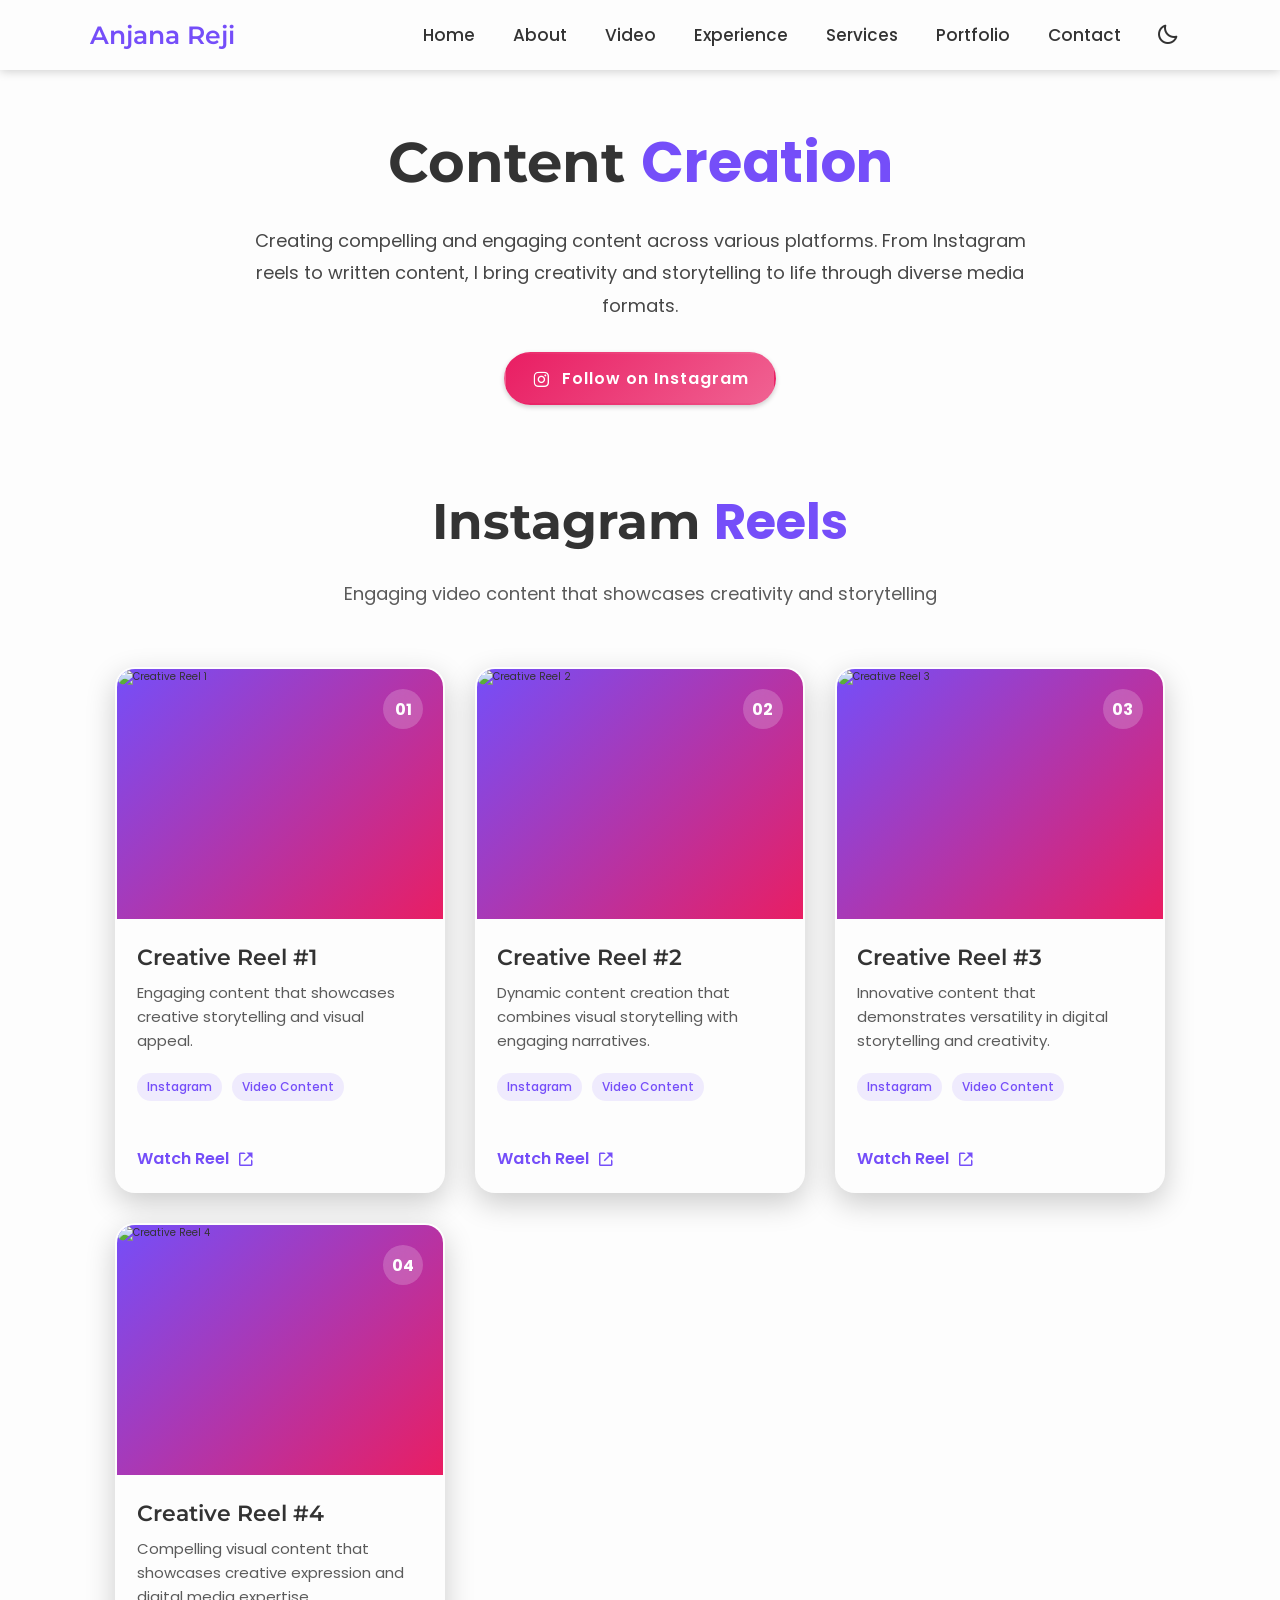
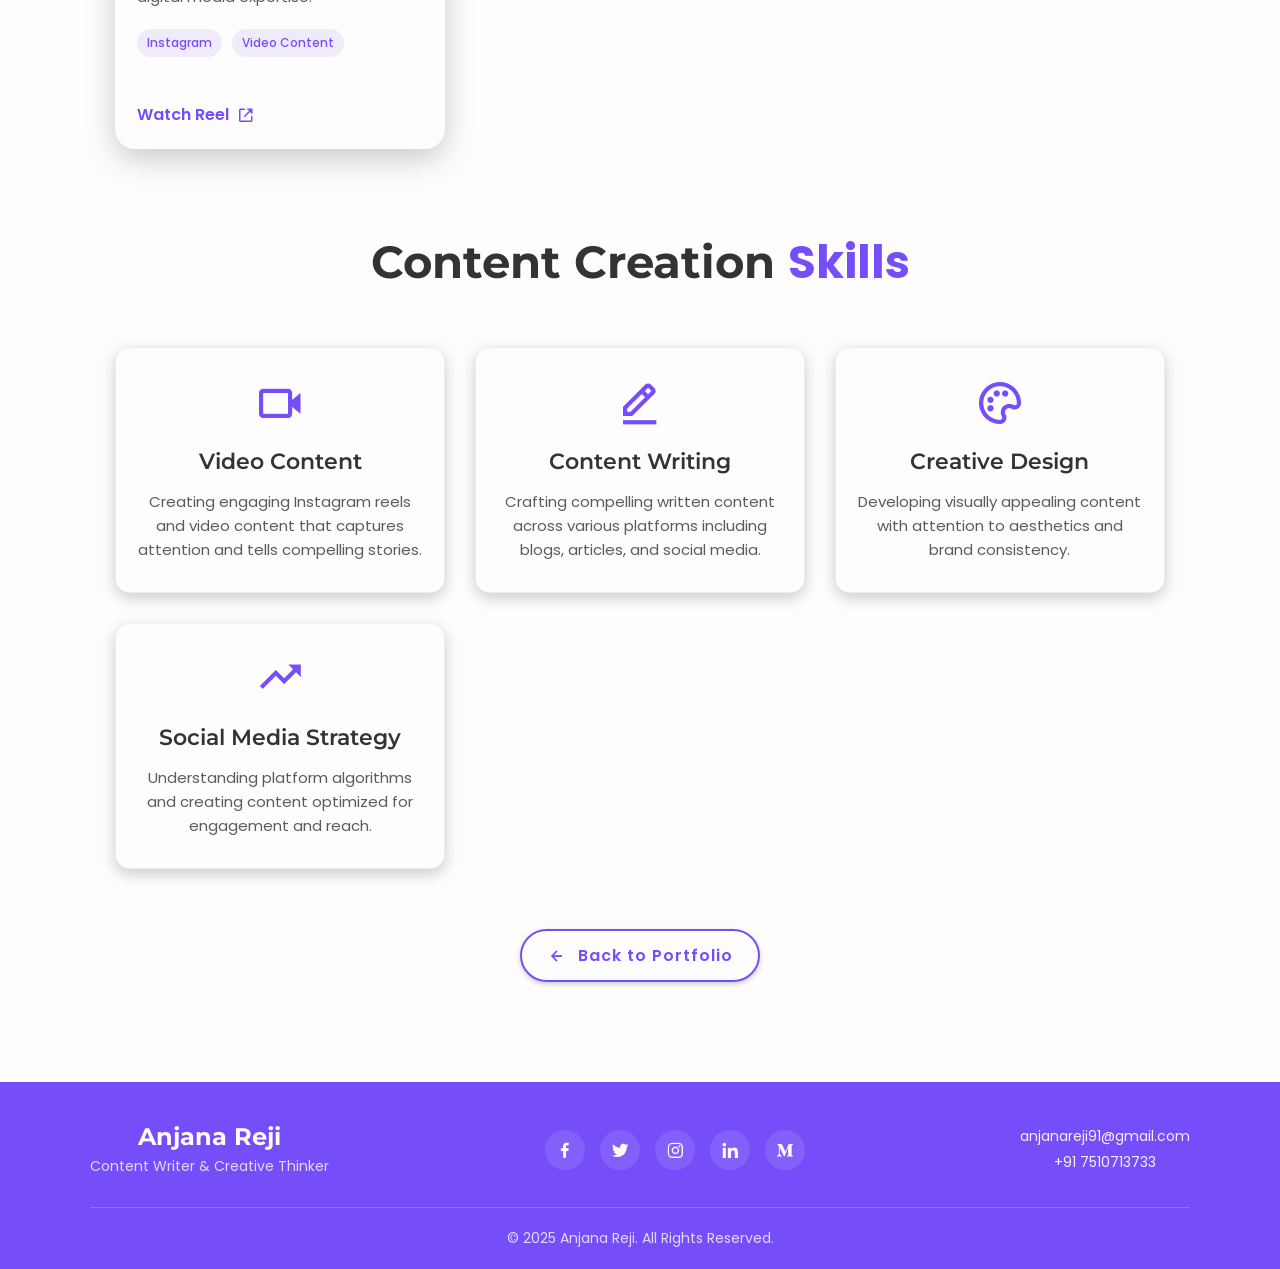
==== commit 78a25eeb: "uodated" ====
--- a/content-creation.html
+++ b/content-creation.html
@@ -121,10 +121,8 @@
                 <!-- Reel 3 -->
                 <article class="reel-card">
                     <div class="reel-preview">
-                        <div class="reel-placeholder">
-                            <i class='bx bx-play-circle'></i>
-                            <span class="reel-number">03</span>
-                        </div>
+                        <img src="https://images.unsplash.com/photo-1516321318423-f06f85e504b3?w=400&h=600&fit=crop&crop=center" alt="Creative Reel 3" class="reel-thumbnail">
+                        <span class="reel-number">03</span>
                         <div class="reel-overlay">
                             <div class="play-button">
                                 <i class='bx bx-play'></i>
@@ -151,10 +149,8 @@
                 <!-- Reel 4 -->
                 <article class="reel-card">
                     <div class="reel-preview">
-                        <div class="reel-placeholder">
-                            <i class='bx bx-play-circle'></i>
-                            <span class="reel-number">04</span>
-                        </div>
+                        <img src="https://images.unsplash.com/photo-1493225457124-a3eb161ffa5f?w=400&h=600&fit=crop&crop=center" alt="Creative Reel 4" class="reel-thumbnail">
+                        <span class="reel-number">04</span>
                         <div class="reel-overlay">
                             <div class="play-button">
                                 <i class='bx bx-play'></i>
--- a/css/content-creation.css
+++ b/css/content-creation.css
@@ -148,6 +148,17 @@
     height: 25rem;
     overflow: hidden;
     background: linear-gradient(135deg, var(--main-color), #e91e63);
+}
+
+.reel-thumbnail {
+    width: 100%;
+    height: 100%;
+    object-fit: cover;
+    transition: transform 0.3s ease;
+}
+
+.reel-card:hover .reel-thumbnail {
+    transform: scale(1.05);
 }
 
 .reel-placeholder {
